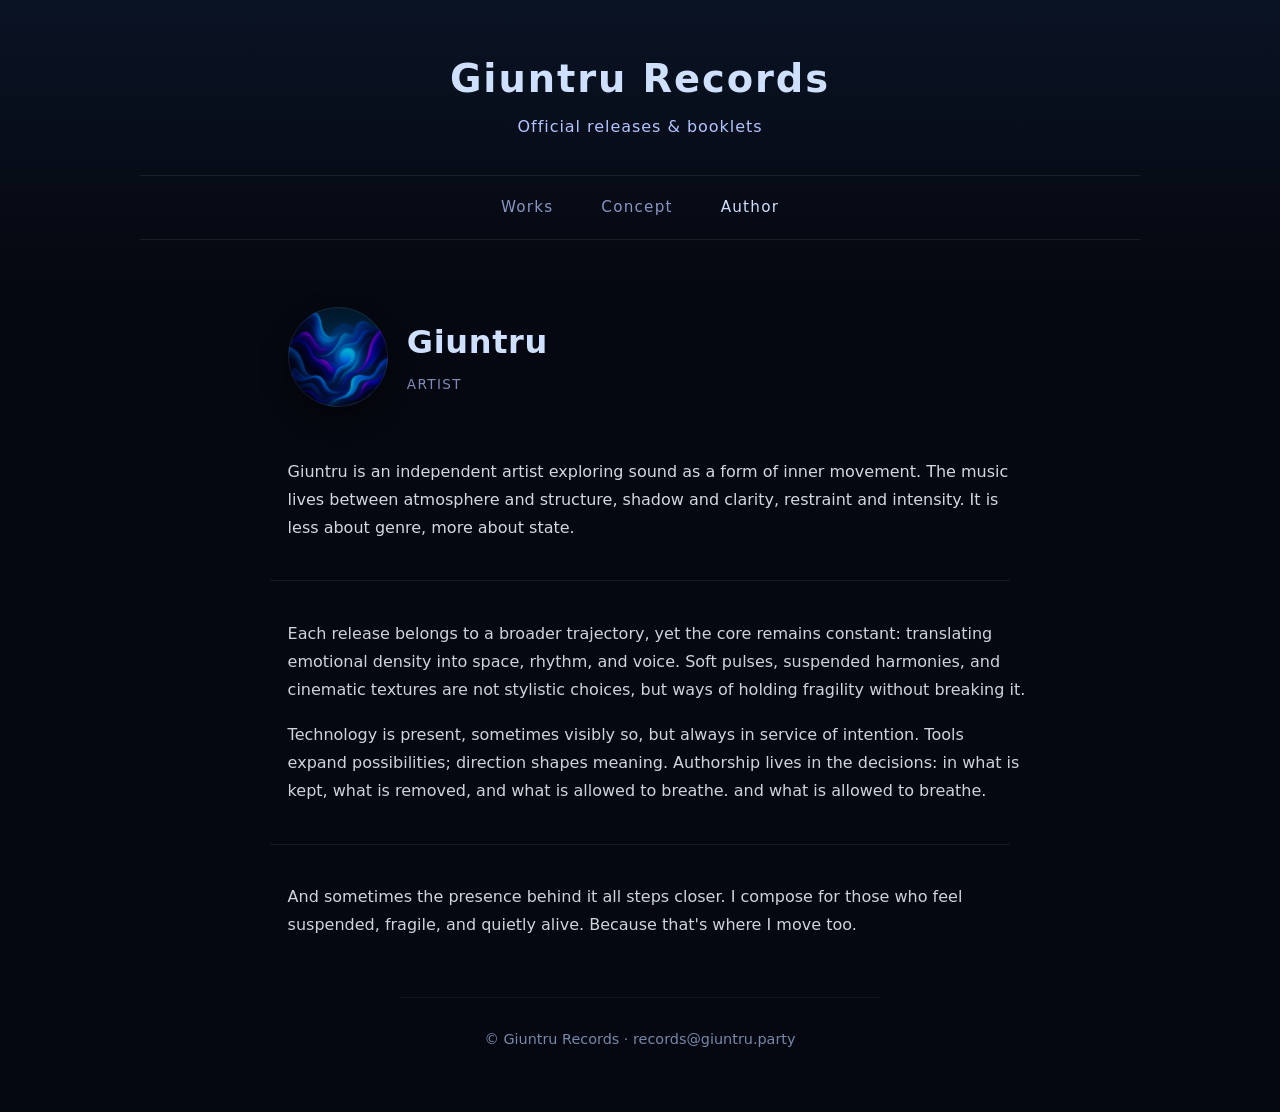
==== author.html @ 200978f1 "Add files via upload" ====
<!DOCTYPE html>
<html lang="en">

<head>
  <meta charset="UTF-8">
  <title>Giuntru Records — Author</title>
  <meta name="viewport" content="width=device-width, initial-scale=1">
  <meta name="description"
    content="Giuntru — author, artistic identity and creative direction.">
  <link rel="stylesheet" href="style.css">
</head>

<body>

  <!-- Header (shared across all pages) -->
  <header class="header">
    <div class="header-inner">
      <h1>Giuntru Records</h1>
      <p>Official releases & booklets</p>

      <nav class="main-nav">
        <a href="index.html">Works</a>
        <a href="concept.html">Concept</a>
        <span class="active">Author</span>
      </nav>
    </div>
  </header>

  <!-- Page container -->
  <main class="page page-author">

    <!-- Author identity -->
    <section class="block">

      <div class="author-head">
        <img src="logo.png" alt="Giuntru logo" class="author-mark">

        <div class="author-meta">
          <h2>Giuntru</h2>
          <p class="author-role">Artist</p>
        </div>
      </div>

      <p class="lead">
        Giuntru is an independent artist exploring sound as a form of inner movement.
        The music lives between atmosphere and structure, shadow and clarity, 
        restraint and intensity. It is less about genre, more about state.
      </p>

    </section>

    <hr class="section-sep">

    <!-- Artistic language -->
    <section class="block">

      <p>
        Each release belongs to a broader trajectory, yet the core remains constant: 
        translating emotional density into space, rhythm, and voice.
        Soft pulses, suspended harmonies, and cinematic textures are not stylistic choices, 
        but ways of holding fragility without breaking it.
      </p>

      <p>
        Technology is present, sometimes visibly so, but always in service of intention.
        Tools expand possibilities; direction shapes meaning.
        Authorship lives in the decisions: in what is kept, what is removed, and what is allowed to breathe.
        and what is allowed to breathe.
      </p>

    </section>

    <hr class="section-sep">

    <!-- Closing note -->
    <section class="block">

      <p>
        And sometimes the presence behind it all steps closer.
        I compose for those who feel suspended, fragile, and quietly alive.
        Because that's where I move too.
      </p>

    </section>

  </main>

  <!-- Footer separator -->
  <hr class="footer-sep">

  <!-- Footer -->
  <footer class="footer-concept">
    © Giuntru Records · records@giuntru.party
  </footer>

</body>

</html>
---- style.css ----
body {
  margin: 0;
  padding: 0;
  font-family: system-ui, -apple-system, BlinkMacSystemFont, sans-serif;
  background: #050810;
  color: #f0f4ff;
  line-height: 1.6; /* Better text readability */
}

header {
  text-align: center;
  padding: 3rem 1rem 2.6rem; /* meno spazio sotto il titolo */
  background: linear-gradient(to bottom, #0a1324, #050810);
}

.header-inner {
  max-width: 1000px;    
  margin: 0 auto;
  padding: 0 1.5rem;    
}

header h1 {
  margin: 0;
  font-size: 2.4rem;
  letter-spacing: 0.05em;
  color: #cfe0ff;
}


header p {
  margin: 0.3rem 0 0;
  color: #b2c4ff;
  font-size: 1rem;
  letter-spacing: 0.06em;
  text-transform: none;
}

main {
  max-width: 1200px;
  margin: 0.6rem auto 2.5rem;
  padding: 0 1.5rem;
}

.albums {
  display: grid;
  gap: 4rem;
  align-items: flex-start;
  justify-items: center;              
  justify-content: center;            
  grid-template-columns: repeat(
    auto-fit,
    minmax(260px, 320px)              
  );
}

.album h2 {
  font-size: 1.8rem;
  color: #cfe0ff;
}

.album h3 {
  margin-top: 1.4rem;      
  margin-bottom: 0.8rem;
  margin-left: 0.1rem; /* Tiny nudge for pixel-perfect alignment */
}


.album h3:first-of-type {
  margin-top: 2.4rem;
}


ol {
  padding-left: 1.6rem;   
  margin-left: 0;         
}

a.btn {
  display: inline-block;
  margin-top: 0.2rem;
  margin-bottom: 1.4rem;
  padding: 0.6rem 1.4rem;
  background: #cfe0ff;
  color: #050810;
  text-decoration: none;
  border-radius: 6px;
  font-weight: 600;
}

footer {
  margin-top: 1.8rem;              /* Balanced space above footer */
  text-align: center;
  padding: 2rem 1rem;
  color: #7788aa;
  font-size: 0.9rem;
  margin-bottom: 2rem;           /* Extra breathing room below the footer */
}

.album-cover {
  display: block;
  width: 100%;
  max-width: 240px;      /* limite superiore fisso */
  aspect-ratio: 1 / 1;  /* quadrato garantito */
  height: auto;
  object-fit: cover;   
  margin: 1.2rem 0 1.6rem;
  border-radius: 12px;
  box-shadow: 0 14px 30px rgba(0,0,0,0.45);
}

.album-cover {
  outline: 1px solid rgba(100, 110, 120, 0.25);
  outline-offset: -1px;
}

/* Global container for the “Available On” section */
.stores-global {
  margin: 4rem auto 1.4rem;      /* Balanced spacing above and below */
  text-align: center;
  max-width: 800px;              /* Same visual width as main content */
}

/* Title above the store icons */
.stores-title {
  font-size: 0.95rem;
  letter-spacing: 0.16em;
  text-transform: uppercase;
  color: #b9c7ff;
  margin-bottom: 1rem;           /* Slight space before icon rows */
}

.stores-rows img {
  display: block;
  height: 30px;              /* Desktop size */
  width: auto;               /* Keep aspect ratio */
  margin: 0.4rem auto;       /* Center horizontally */
}

/* Adjust store icons for small screens */
@media (max-width: 600px) {
  .stores-rows img {
    height: 22px;            /* Smaller icons on mobile */
    width: auto;             /* Keep aspect ratio */
    max-width: 90vw;         /* Never wider than the viewport */
    margin: 0.35rem auto;    /* Keep rows centered */
  }

  .stores-global {
    margin-top: 2.5rem;      /* Slightly tighter spacing above */
    margin-bottom: 1.4rem;   /* Slightly tighter spacing below */
  }
}

@media (min-width: 700px) {
  .albums {
    transform: translateX(3%);   
  }
}

@media (min-width: 1400px) {
  main {
    max-width: 1600px;
  }
}


/* Soft divider line before the global store section */
.separator {
  border: 0;
  border-top: 1px solid rgba(255, 255, 255, 0.08); /* Very subtle line */
  margin: 5rem auto 1rem;
  max-width: 600px; /* Keeps it elegant, not full width */
}

.listen-inline {
  margin: 0.6rem 0 2rem;   
  margin-bottom: 2.2rem;       
  color: #b9c7ff;
  line-height: 1.5; 
  max-width: 270px;             
}

.listen-inline a {
  color: #b9c7ff;
  text-decoration: none;
}

.listen-inline a:hover {
  text-decoration: underline;
}



.main-nav {
  margin-top: 2.2rem;
  padding: 1.2rem 0;
  border-top: 1px solid rgba(255,255,255,0.08);
  border-bottom: 1px solid rgba(255,255,255,0.08);
  display: flex;
  justify-content: center;
  gap: 3rem;
  font-size: 0.95rem;
  letter-spacing: 0.08em;
}

.main-nav a {
  color: #b2c4ff;
  text-decoration: none;
  opacity: 0.75;
  transition: opacity .25s ease;
}

.main-nav a:hover {
  opacity: 1;
}

.main-nav a.active {
  color: #cfe0ff;
  opacity: 1;
}

.main-nav span.active {
  color: #cfe0ff;
  opacity: 1;
  cursor: default;
}

.step{
  display:inline-block;
  width:1.0rem;          
  margin-right:0.4rem; 
  color: rgba(207, 224, 255, 0.55);
  font-size: 0.95rem;
  letter-spacing: 0.04em;
}



.step::after{
  content: ".";
  margin-right:0.25rem;
}









/* =========================
   Concept page (scoped)
   ========================= */



/* Page container: keep content centered and calm */
.page {
  max-width: 820px;
  margin: 1.6rem auto 2.5rem;
  padding: 0 1.5rem;
}

/* Blocks: ensure sections don't stretch full width visually */
.block {
  max-width: 720px;
  margin: 0 auto;
}

/* Typography hierarchy: less "white", more depth */
.block h2 {
  font-size: 1.8rem;
  color: #cfe0ff;
  margin: 0 0 0.8rem;
  letter-spacing: 0.02em;
}

.block h3 {
  font-size: 1.4rem;
  color: #cfe0ff;
  margin: 0 0 0.7rem;
  letter-spacing: 0.02em;
}

.block h4 {
  font-size: 1.05rem;
  color: #cfe0ff;
  margin: 0 0 0.35rem;
}

/* Lead paragraph: slightly softer */
.lead {
  margin: 0;
  color: rgba(240, 244, 255, 0.88);
  line-height: 1.75;
}

/* Section separators: thin, short, subtle */
.section-sep {
  border: 0;
  border-top: 1px solid rgba(255, 255, 255, 0.07);
  margin: 2.4rem auto;
  max-width: 520px;
}

/* Arc layout: keep items centered and breathable */
.arc {
  display: grid;
  gap: 1.4rem;
  margin-top: 2.0rem;
}

@media (min-width: 900px) {
  .arc {
    grid-template-columns: 1fr 1fr;
    gap: 1.8rem 2.2rem;
  }
}

.arc-item {
  padding: 0;
}

.arc-item p {
  margin: 0;
  color: rgba(240, 244, 255, 0.86);
  line-height: 1.7;
}

/* Elements: reduce "list" feeling */
.elements {
  display: grid;
  gap: 0.7rem;
  margin-top: 1.1rem;
}

.element {
  display: flex;
  gap: 0.65rem;
  align-items: baseline;
  color: rgba(240, 244, 255, 0.86);
}

.element strong {
  color: #cfe0ff;
  letter-spacing: 0.02em;
}

/* AI grid: same calm */
.ai-grid {
  display: grid;
  gap: 1.4rem;
  margin-top: 2.2rem;
}

@media (min-width: 820px) {
  .ai-grid {
    grid-template-columns: 1fr 1fr;
    gap: 2rem;
  }
}

.ai-col ul {
  margin: 0.6rem 0 0;
  padding-left: 1.15rem;
  color: rgba(240, 244, 255, 0.86);
}

.note {
  margin-top: 1.1rem;
  color: rgba(240, 244, 255, 0.78);
  line-height: 1.7;
}


/* Concept page: shift the whole content column slightly to the right */
.page.page-concept {
  max-width: 1000px; /* keep the same rhythm as the header */
  margin: 1.6rem auto 2.5rem;
  padding: 0 1.5rem;
}


/* Shared alignment value for the Concept column */
.page.page-concept {
  --concept-shift: 2.2rem;
  --concept-width: 740px;
}

.page.page-concept .block {
  max-width: var(--concept-width);
  margin: 0 auto;
  padding-left: var(--concept-shift);
}

.page.page-concept .section-sep {
  max-width: var(--concept-width);
  margin: 2.4rem auto;
  border: 0;
  border-top: 1px solid rgba(255, 255, 255, 0.07);
  padding-left: var(--concept-shift);
  box-sizing: border-box;
}

/* Subtle divider before the footer */
.footer-sep {
  border: 0;
  border-top: 1px solid rgba(255, 255, 255, 0.05);
  max-width: 480px;     /* Shorter than section separators */
  margin: 3.6rem auto 1.2rem;
}

.page.page-concept ~ .footer-concept,
.page.page-author  ~ .footer-concept {
  margin-top: 0;
  padding: 0.7rem 1rem 1.8rem;
}

.page.page-author .block:last-of-type p:last-child {
  margin-bottom: 0;
}



















/* =========================
   Author page (scoped)
   ========================= */

/* Keep the same rhythm as Concept, but slightly more "human" */
.page.page-author {
  max-width: 1000px;
  margin: 1.6rem auto 2.5rem;
  padding: 0 1.5rem;

  /* Optional: reuse the same alignment variables if you like */
  --author-shift: 2.2rem;
  --author-width: 740px;
}

.page.page-author .block {
  max-width: var(--author-width);
  margin: 0 auto;
  padding-left: var(--author-shift);
}

/* Make the separators match the author column */
.page.page-author .section-sep {
  max-width: var(--author-width);
  margin: 2.4rem auto;
  border: 0;
  border-top: 1px solid rgba(255, 255, 255, 0.07);
  box-sizing: border-box;
}

/* Logo / mark */
.author-mark {
  display: block;
  width: 100px;
  height: 100px;
  border-radius: 50%;
  object-fit: cover;
  margin: 1.2rem 0 1.4rem;
  box-shadow: 0 12px 28px rgba(0,0,0,0.42);
  outline: 1px solid rgba(120, 130, 150, 0.18);
  outline-offset: -1px;
}

/* Tighten paragraphs just a touch for readability */
.page.page-author p {
  color: rgba(240, 244, 255, 0.86);
  line-height: 1.75;
  margin: 0 0 1.1rem;
}

/* Lead paragraph styling (reuse existing .lead if present) */
.page.page-author .lead {
  color: rgba(240, 244, 255, 0.88);
}

/* Optional: a smaller secondary line under the title */
.author-sub {
  margin: 0.4rem 0 0;
  color: rgba(178, 196, 255, 0.75);
  letter-spacing: 0.04em;
}

/* Mobile: remove the shift to avoid wasted space */
@media (max-width: 600px) {
  .page.page-author {
    --author-shift: 0rem;
    --author-width: 720px;
  }

  .author-mark {
    width: 120px;
    height: 120px;
  }
}


/* Author header row: logo + name/role */
.page.page-author .author-head {
  display: flex;
  align-items: center;
  gap: 1.2rem;
  margin: 0.2rem 0 3.2rem; /* Space before the lead paragraph */
}

/* Reuse the same mark, but remove bottom margin since layout handles it */
.page.page-author .author-mark {
  margin: 0; /* Override previous margins in the horizontal layout */
}

/* Name + role stack */
.page.page-author .author-meta h2 {
  margin: 0;
  font-size: 2rem;
  color: #cfe0ff;
  letter-spacing: 0.02em;
}

.page.page-author .author-role {
  margin: 0.25rem 0 0;
  color: rgba(178, 196, 255, 0.7);
  letter-spacing: 0.10em;
  text-transform: uppercase;
  font-size: 0.85rem;
}

/* Mobile: allow wrapping nicely */
@media (max-width: 600px) {
  .page.page-author .author-head {
    gap: 1rem;
  }

  .page.page-author .author-meta h2 {
    font-size: 1.8rem;
  }
}
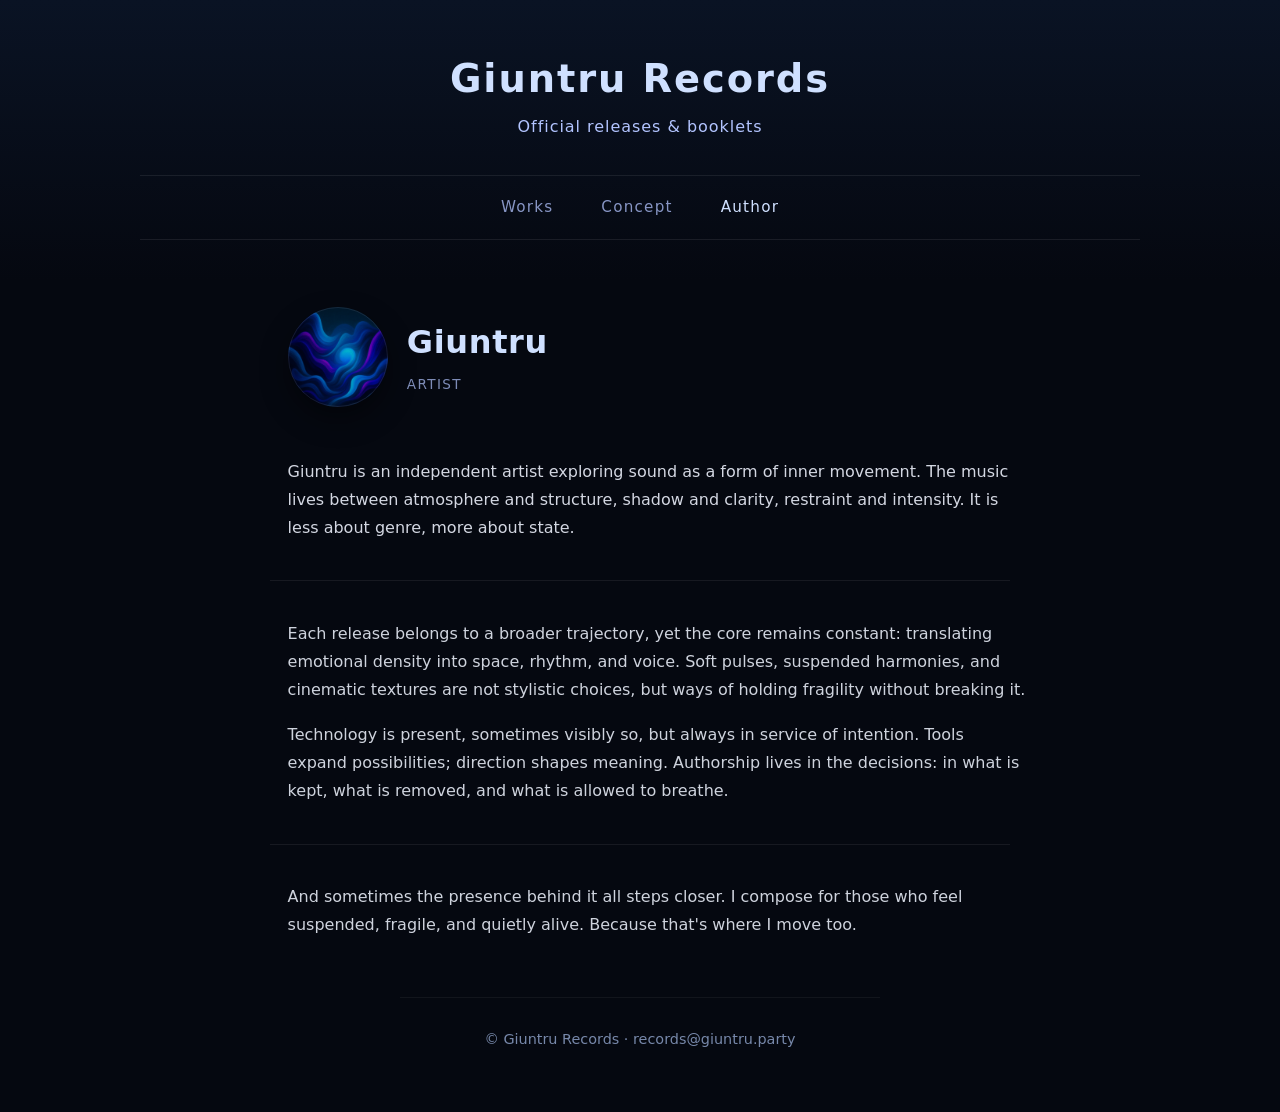
==== commit 080863e1: "Update author.html" ====
--- a/author.html
+++ b/author.html
@@ -65,7 +65,6 @@
         Technology is present, sometimes visibly so, but always in service of intention.
         Tools expand possibilities; direction shapes meaning.
         Authorship lives in the decisions: in what is kept, what is removed, and what is allowed to breathe.
-        and what is allowed to breathe.
       </p>
 
     </section>
@@ -95,4 +94,4 @@
 
 </body>
 
-</html>+</html>
--- a/style.css
+++ b/style.css
@@ -553,4 +553,15 @@
   .page.page-author .author-meta h2 {
     font-size: 1.8rem;
   }
-}+}
+
+
+
+
+html {
+  -webkit-text-size-adjust: 100% !important;
+  text-size-adjust: 100% !important;
+}
+
+
+
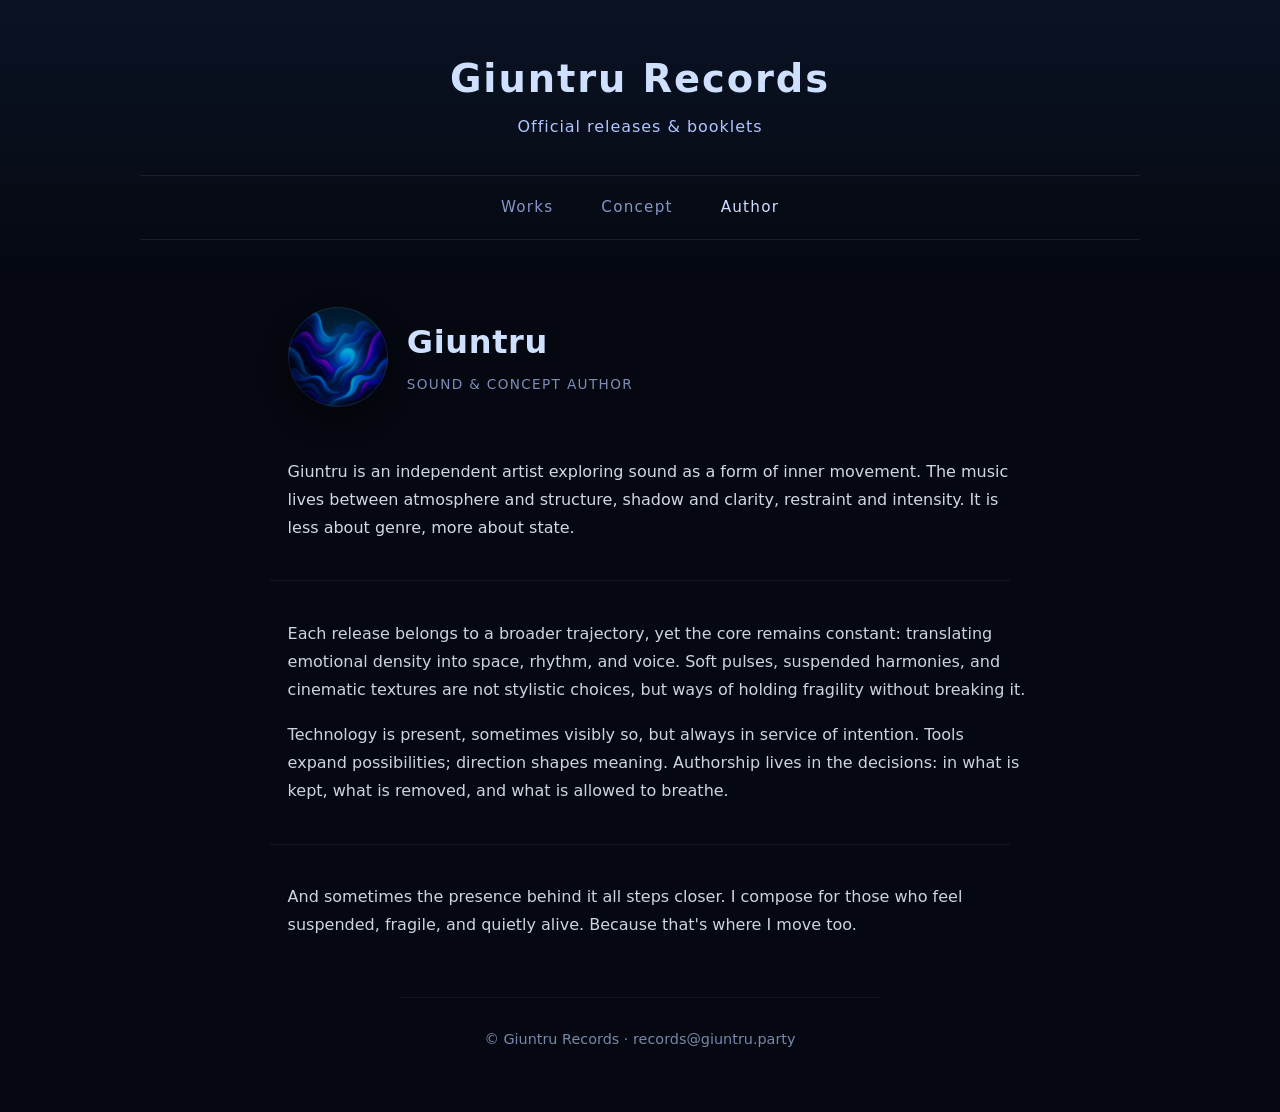
==== commit 7a0e6204: "Update author.html" ====
--- a/author.html
+++ b/author.html
@@ -37,7 +37,7 @@
 
         <div class="author-meta">
           <h2>Giuntru</h2>
-          <p class="author-role">Artist</p>
+          <p class="author-role">Sound & Concept Author</p>
         </div>
       </div>
 
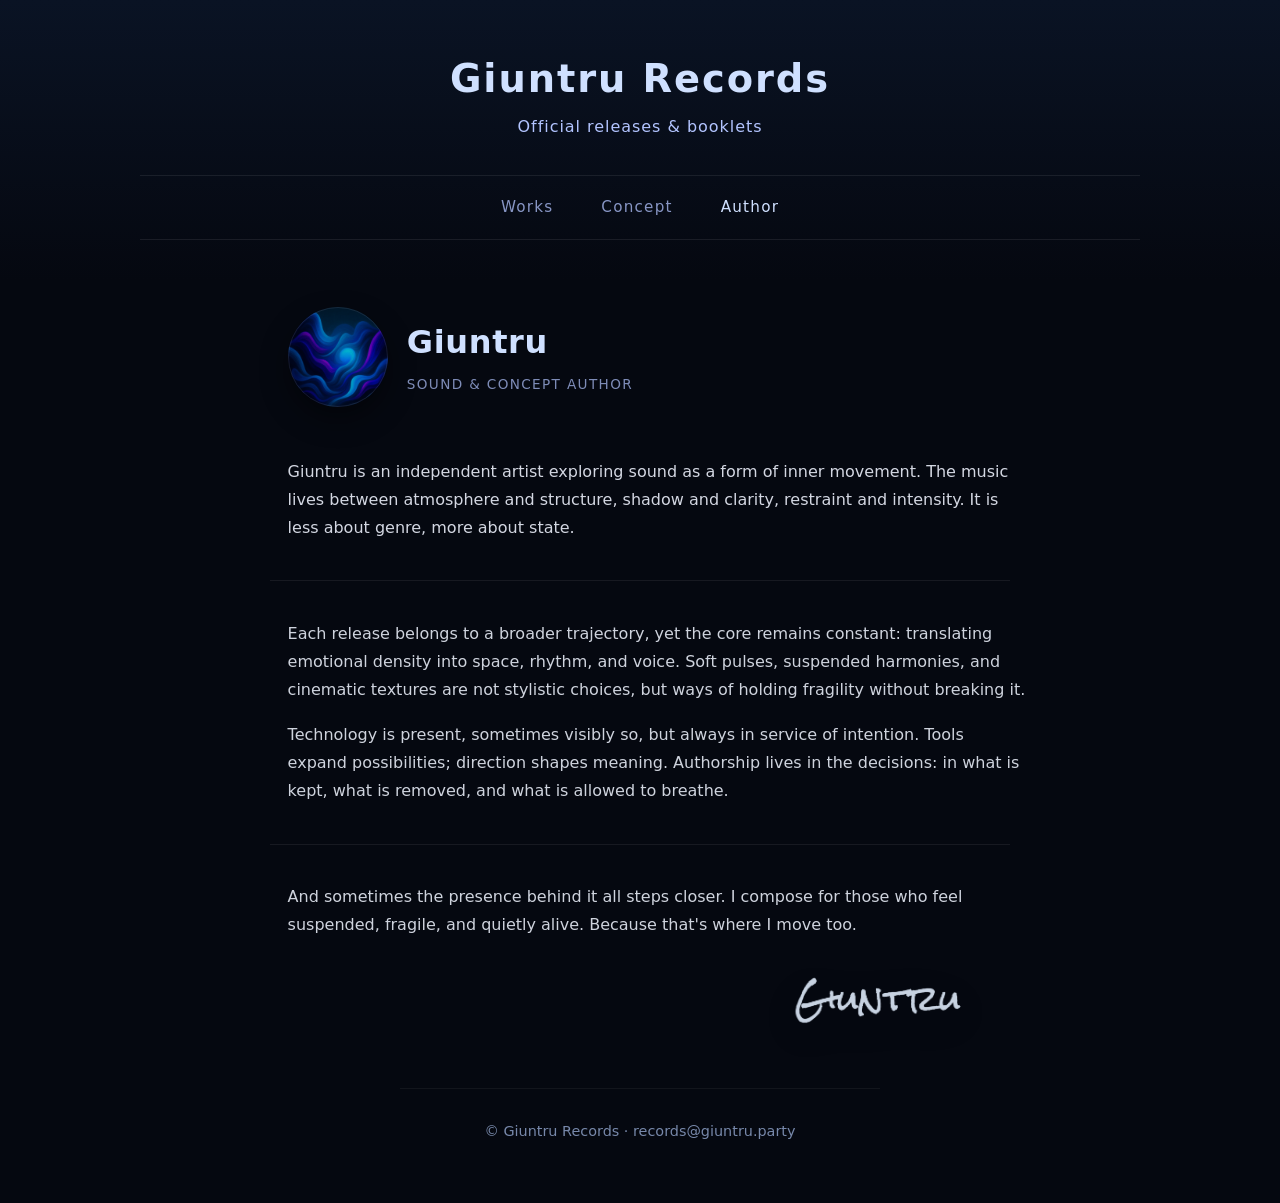
==== commit 9e6c616e: "Add files via upload" ====
--- a/author.html
+++ b/author.html
@@ -80,6 +80,10 @@
         Because that's where I move too.
       </p>
 
+       <div class="signature-wrap">
+          <img src="sig.png" alt="Giuntru signature" class="author-signature">
+      </div>
+
     </section>
 
   </main>
@@ -94,4 +98,4 @@
 
 </body>
 
-</html>
+</html>
--- a/style.css
+++ b/style.css
@@ -556,12 +556,23 @@
 }
 
 
-
-
 html {
   -webkit-text-size-adjust: 100% !important;
   text-size-adjust: 100% !important;
 }
 
 
-
+/* Signature block at the end of the author page */
+.page.page-author .signature-wrap{
+  display: flex;
+  justify-content: flex-end;
+  margin-top: 1.8rem;   
+  padding-right: 3.6rem;  
+}
+
+.page.page-author .author-signature{
+  width: 180px;     
+  height: auto;
+  opacity: 0.9;
+  filter: drop-shadow(0 10px 18px rgba(0,0,0,0.35));
+}
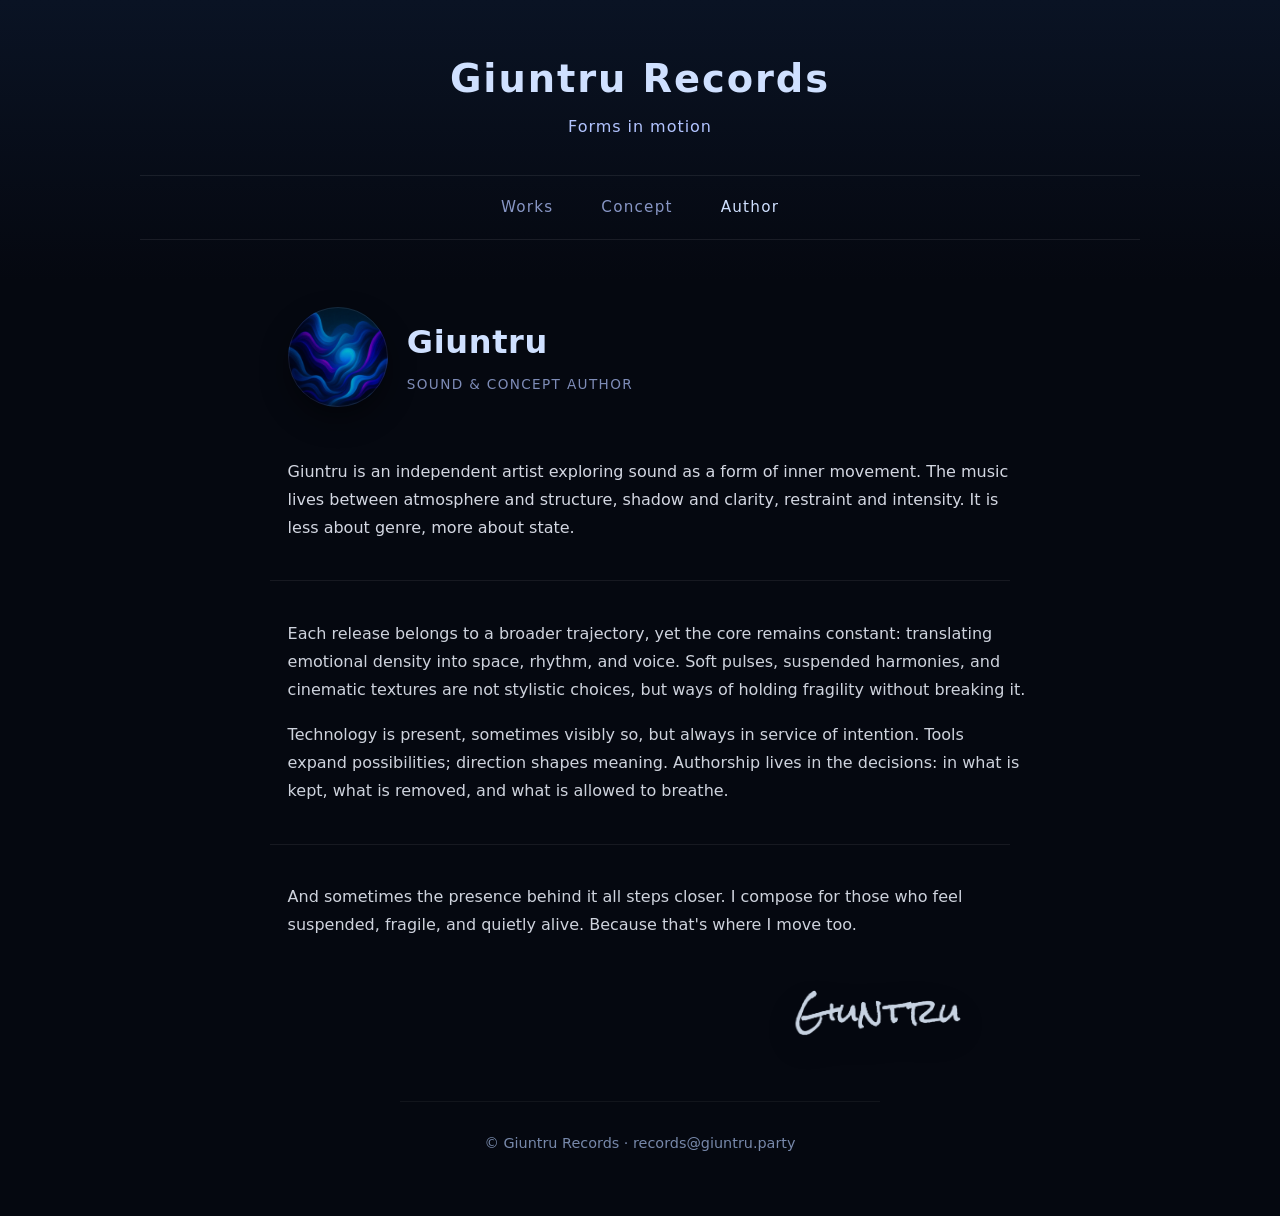
==== commit 83682425: "Add files via upload" ====
--- a/author.html
+++ b/author.html
@@ -16,7 +16,7 @@
   <header class="header">
     <div class="header-inner">
       <h1>Giuntru Records</h1>
-      <p>Official releases & booklets</p>
+      <p>Forms in motion</p>
 
       <nav class="main-nav">
         <a href="index.html">Works</a>
--- a/style.css
+++ b/style.css
@@ -562,17 +562,24 @@
 }
 
 
+
 /* Signature block at the end of the author page */
 .page.page-author .signature-wrap{
   display: flex;
   justify-content: flex-end;
-  margin-top: 1.8rem;   
-  padding-right: 3.6rem;  
+
+  /* Desktop target: 1.8rem. Mobile: un po' più ampio per scendere */
+  margin-top: clamp(1.8rem, 4vw, 2.6rem);
+
+  /* Desktop target: 3.6rem. Mobile: molto meno */
+  padding-right: clamp(0.8rem, 6vw, 3.6rem);
 }
 
 .page.page-author .author-signature{
-  width: 180px;     
+  /* Desktop target: 180px. Mobile: più piccola */
+  width: clamp(150px, 32vw, 180px);
   height: auto;
+
   opacity: 0.9;
   filter: drop-shadow(0 10px 18px rgba(0,0,0,0.35));
-}
+}
